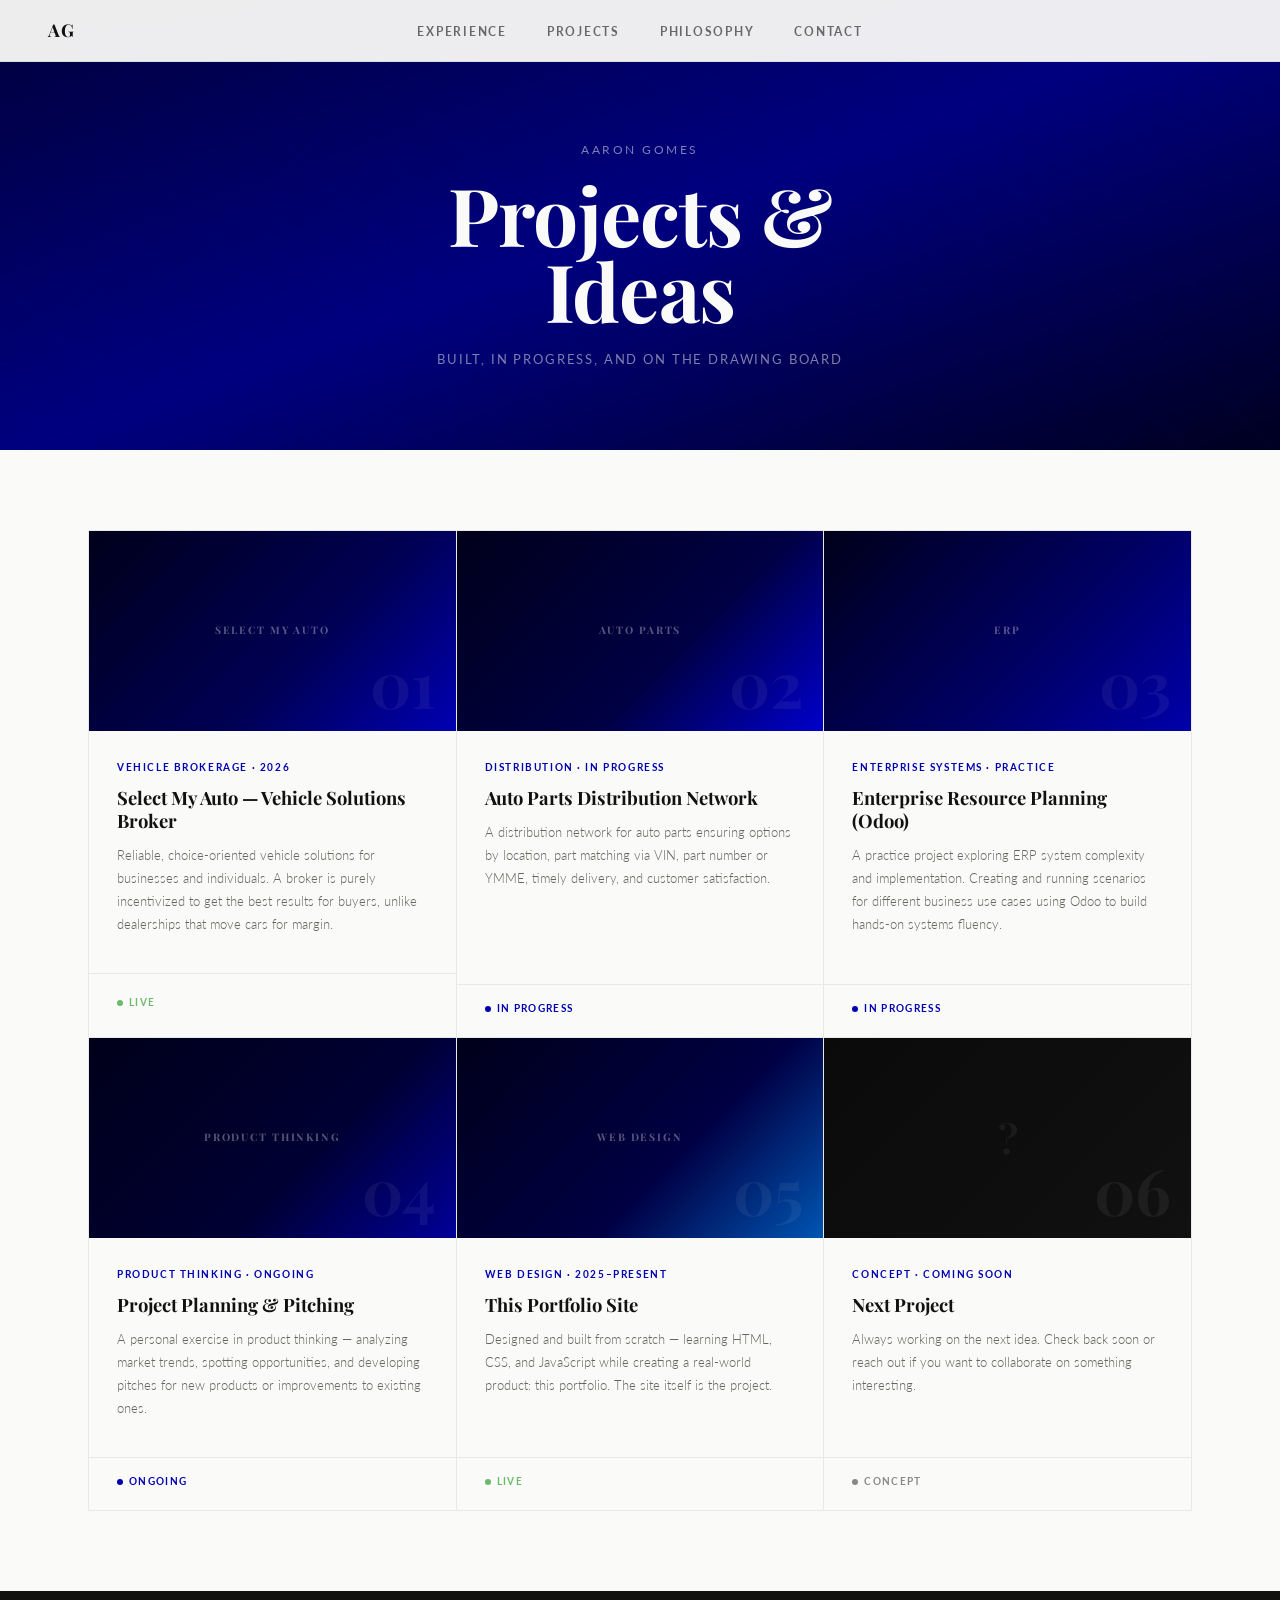
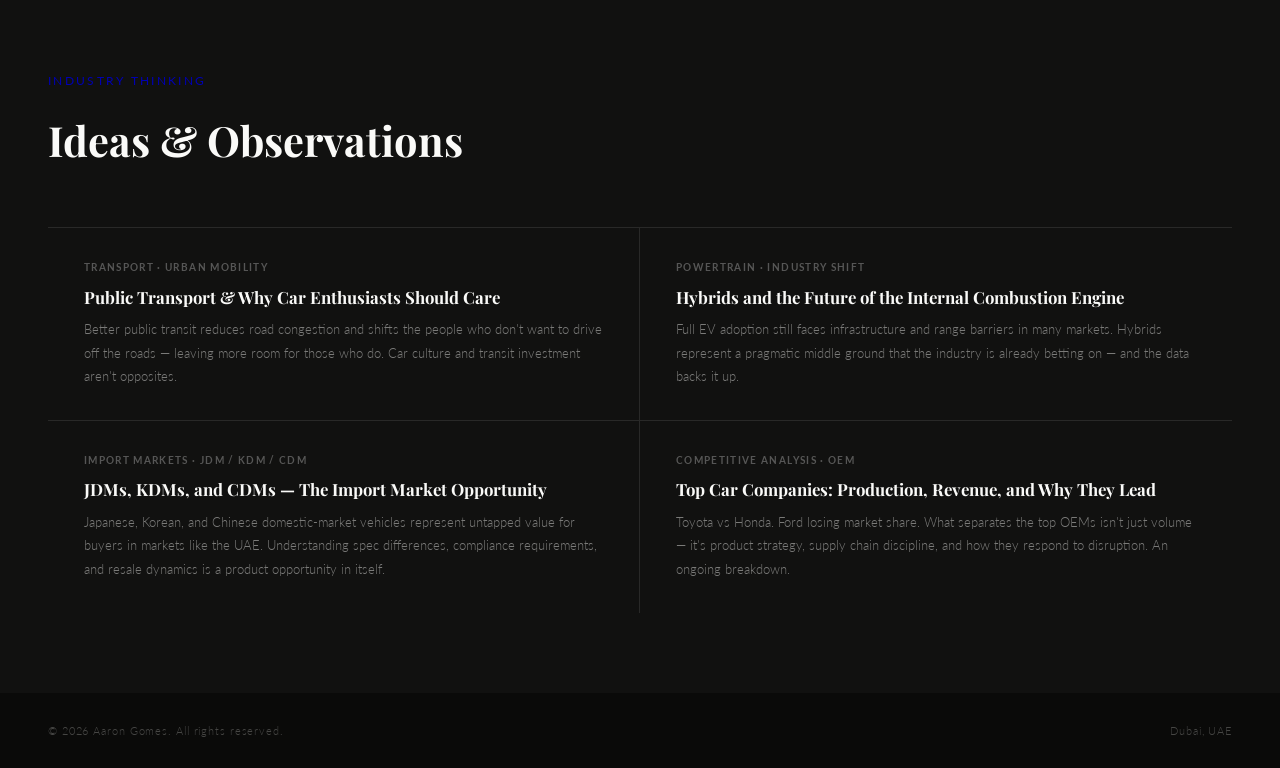
==== Projects.html @ bbcf7916 "Add files via upload" ====
<!DOCTYPE html>
<html lang="en">
<head>
  <meta charset="UTF-8">
  <meta name="viewport" content="width=device-width, initial-scale=1.0">
  <title>Projects – Aaron Gomes</title>
  <link href="https://fonts.googleapis.com/css2?family=Playfair+Display:ital,wght@0,400;0,700;1,400;1,700&family=Lato:wght@300;400;700&display=swap" rel="stylesheet">
  <link rel="stylesheet" href="style.css">
  <link rel="stylesheet" href="projects.css">
</head>
<body>

<!-- NAV -->
<nav id="site-nav" class="scrolled">
  <a href="index.html" class="nav-home" aria-label="Back to home">AG</a>
  <ul class="nav-links">
    <li><a href="index.html#experience">Experience</a></li>
    <li><a href="index.html#work">Projects</a></li>
    <li><a href="index.html#philosophy">Philosophy</a></li>
    <li><a href="index.html#contact">Contact</a></li>
  </ul>
</nav>

<!-- MINI HERO -->
<section id="projects-hero">
  <a href="index.html" class="projects-back">
    <svg viewBox="0 0 24 24"><polyline points="15 18 9 12 15 6"></polyline></svg>
    Back to portfolio
  </a>
  <p class="projects-hero-label">Aaron Gomes</p>
  <h1 class="projects-hero-title">Projects &<br>Ideas</h1>
  <p class="projects-hero-sub">Built, in progress, and on the drawing board</p>
</section>

<!-- GALLERY -->
<section id="gallery">
  <div class="gallery-grid">

    <!-- Card 1: Select My Auto — live project with link -->
    <a href="C:\Users\aaron\Desktop\Web Design\Select My Auto\Code\index.html" target="_blank" class="gallery-card is-link">
      <div class="card-visual">
        <div class="card-visual-bg" style="background: linear-gradient(135deg, #00001a 0%, #000055 60%, #0000b3 100%);"></div>
        <div class="card-visual-label">Select My Auto</div>
        <div class="card-num">01</div>
      </div>
      <div class="card-body">
        <p class="card-tag">Vehicle Brokerage · 2026</p>
        <h2 class="card-title">Select My Auto — Vehicle Solutions Broker</h2>
        <p class="card-desc">Reliable, choice-oriented vehicle solutions for businesses and individuals. A broker is purely incentivized to get the best results for buyers, unlike dealerships that move cars for margin.</p>
      </div>
      <div class="card-footer">
        <span class="card-status"><span class="status-dot live"></span> <span style="color:#6bba6b;">Live</span></span>
        <span class="card-arrow">↗</span>
      </div>
    </a>

    <!-- Card 2: Auto Parts — in progress -->
    <div class="gallery-card">
      <div class="card-visual">
        <div class="card-visual-bg" style="background: linear-gradient(135deg, #00001a 0%, #000044 60%, #0000cc 100%);"></div>
        <div class="card-visual-label">Auto Parts</div>
        <div class="card-num">02</div>
      </div>
      <div class="card-body">
        <p class="card-tag">Distribution · In Progress</p>
        <h2 class="card-title">Auto Parts Distribution Network</h2>
        <p class="card-desc">A distribution network for auto parts ensuring options by location, part matching via VIN, part number or YMME, timely delivery, and customer satisfaction.</p>
      </div>
      <div class="card-footer">
        <span class="card-status"><span class="status-dot progress"></span> <span style="color: var(--accent);">In Progress</span></span>
      </div>
    </div>

    <!-- Card 3: ERP Practice -->
    <div class="gallery-card">
      <div class="card-visual">
        <div class="card-visual-bg" style="background: linear-gradient(135deg, #00001a 0%, #000066 60%, #0000aa 100%);"></div>
        <div class="card-visual-label">ERP</div>
        <div class="card-num">03</div>
      </div>
      <div class="card-body">
        <p class="card-tag">Enterprise Systems · Practice</p>
        <h2 class="card-title">Enterprise Resource Planning (Odoo)</h2>
        <p class="card-desc">A practice project exploring ERP system complexity and implementation. Creating and running scenarios for different business use cases using Odoo to build hands-on systems fluency.</p>
      </div>
      <div class="card-footer">
        <span class="card-status"><span class="status-dot progress"></span> <span style="color: var(--accent);">In Progress</span></span>
      </div>
    </div>

    <!-- Card 4: Project Pitching -->
    <div class="gallery-card">
      <div class="card-visual">
        <div class="card-visual-bg" style="background: linear-gradient(135deg, #00001a 0%, #000033 60%, #000099 100%);"></div>
        <div class="card-visual-label">Product Thinking</div>
        <div class="card-num">04</div>
      </div>
      <div class="card-body">
        <p class="card-tag">Product Thinking · Ongoing</p>
        <h2 class="card-title">Project Planning & Pitching</h2>
        <p class="card-desc">A personal exercise in product thinking — analyzing market trends, spotting opportunities, and developing pitches for new products or improvements to existing ones.</p>
      </div>
      <div class="card-footer">
        <span class="card-status"><span class="status-dot progress"></span> <span style="color: var(--accent);">Ongoing</span></span>
      </div>
    </div>

    <!-- Card 5: Web Design -->
    <div class="gallery-card">
      <div class="card-visual">
        <div class="card-visual-bg" style="background: linear-gradient(135deg, #00001a 0%, #000044 60%, #0055b3 100%);"></div>
        <div class="card-visual-label">Web Design</div>
        <div class="card-num">05</div>
      </div>
      <div class="card-body">
        <p class="card-tag">Web Design · 2025–Present</p>
        <h2 class="card-title">This Portfolio Site</h2>
        <p class="card-desc">Designed and built from scratch — learning HTML, CSS, and JavaScript while creating a real-world product: this portfolio. The site itself is the project.</p>
      </div>
      <div class="card-footer">
        <span class="card-status"><span class="status-dot live"></span> <span style="color:#6bba6b;">Live</span></span>
      </div>
    </div>

    <!-- Card 6: Concept placeholder -->
    <div class="gallery-card">
      <div class="card-visual">
        <div class="card-visual-bg" style="background: linear-gradient(135deg, #0a0a0a 0%, #111111 100%); display:flex; align-items:center; justify-content:center;">
          <span style="font-family: var(--serif); font-size:2.5rem; color:rgba(255,255,255,0.06); font-weight:700;">?</span>
        </div>
        <div class="card-num">06</div>
      </div>
      <div class="card-body">
        <p class="card-tag">Concept · Coming Soon</p>
        <h2 class="card-title">Next Project</h2>
        <p class="card-desc">Always working on the next idea. Check back soon or reach out if you want to collaborate on something interesting.</p>
      </div>
      <div class="card-footer">
        <span class="card-status"><span class="status-dot concept"></span> <span style="color:var(--gray);">Concept</span></span>
      </div>
    </div>

  </div>
</section>

<!-- INDUSTRY INSIGHTS -->
<section id="insights">
  <div class="inner">
    <p class="section-label">Industry Thinking</p>
    <h2 class="section-heading">Ideas & Observations</h2>

    <div class="insights-list">
      <div class="insight-item">
        <p class="insight-tag">Transport · Urban Mobility</p>
        <h3 class="insight-title">Public Transport & Why Car Enthusiasts Should Care</h3>
        <p class="insight-desc">Better public transit reduces road congestion and shifts the people who don't want to drive off the roads — leaving more room for those who do. Car culture and transit investment aren't opposites.</p>
      </div>
      <div class="insight-item">
        <p class="insight-tag">Powertrain · Industry Shift</p>
        <h3 class="insight-title">Hybrids and the Future of the Internal Combustion Engine</h3>
        <p class="insight-desc">Full EV adoption still faces infrastructure and range barriers in many markets. Hybrids represent a pragmatic middle ground that the industry is already betting on — and the data backs it up.</p>
      </div>
      <div class="insight-item">
        <p class="insight-tag">Import Markets · JDM / KDM / CDM</p>
        <h3 class="insight-title">JDMs, KDMs, and CDMs — The Import Market Opportunity</h3>
        <p class="insight-desc">Japanese, Korean, and Chinese domestic-market vehicles represent untapped value for buyers in markets like the UAE. Understanding spec differences, compliance requirements, and resale dynamics is a product opportunity in itself.</p>
      </div>
      <div class="insight-item">
        <p class="insight-tag">Competitive Analysis · OEM</p>
        <h3 class="insight-title">Top Car Companies: Production, Revenue, and Why They Lead</h3>
        <p class="insight-desc">Toyota vs Honda. Ford losing market share. What separates the top OEMs isn't just volume — it's product strategy, supply chain discipline, and how they respond to disruption. An ongoing breakdown.</p>
      </div>
    </div>
  </div>
</section>

<!-- FOOTER -->
<footer>
  <span>© 2026 Aaron Gomes. All rights reserved.</span>
  <span>Dubai, UAE</span>
</footer>

<script src="projects.js"></script>
</body>
</html>
---- style.css ----
/* ─────────────────────────────────────────
   Aaron Gomes — Portfolio Stylesheet
   ───────────────────────────────────────── */

/* ─── RESET & ROOT ─── */
*, *::before, *::after { box-sizing: border-box; margin: 0; padding: 0; }

:root {
  --black: #111110;
  --white: #fafaf8;
  --gray: #888884;
  --light-gray: #e8e8e4;
  --accent: #0000b3;
  --serif: 'Playfair Display', Georgia, serif;
  --sans: 'Lato', system-ui, sans-serif;
}

html { scroll-behavior: smooth; }

body {
  background: var(--white);
  color: var(--black);
  font-family: var(--sans);
  font-weight: 300;
  line-height: 1.7;
  font-size: 17px;
}

/* ─── NAV ─── */
#site-nav {
  position: fixed;
  top: 0; left: 0; right: 0;
  z-index: 200;
  display: flex;
  align-items: center;
  justify-content: center;
  padding: 22px 48px;
  background: transparent;
  border-bottom: none;
  transition: background 0.4s, padding 0.3s, border-color 0.4s;
}

#site-nav.scrolled {
  background: rgba(250,250,248,0.95);
  backdrop-filter: blur(10px);
  border-bottom: 1px solid rgba(17,17,16,0.07);
  padding: 16px 48px;
}

.nav-home {
  position: absolute;
  left: 48px;
  font-family: var(--serif);
  font-size: 1.1rem;
  font-weight: 700;
  letter-spacing: 0.06em;
  color: rgba(250,250,248,0.9);
  text-decoration: none;
  text-shadow: 0 1px 6px rgba(0,0,0,0.5);
  transition: color 0.2s;
}

.nav-home:hover { color: #fff; }

#site-nav.scrolled .nav-home {
  color: var(--black);
  text-shadow: none;
}

#site-nav.scrolled .nav-home:hover { color: var(--accent); }

.nav-links {
  display: flex;
  gap: 40px;
  list-style: none;
}

.nav-links a {
  font-family: var(--sans);
  font-size: 0.78rem;
  font-weight: 700;
  letter-spacing: 0.14em;
  text-transform: uppercase;
  color: rgba(250,250,248,0.9);
  text-decoration: none;
  transition: color 0.2s, opacity 0.2s;
  text-shadow: 0 1px 6px rgba(0,0,0,0.5);
}

.nav-links a:hover { color: #fff; }

#site-nav.scrolled .nav-links a {
  color: var(--black);
  opacity: 0.6;
  text-shadow: none;
}

#site-nav.scrolled .nav-links a:hover { opacity: 1; }

/* ─── HERO ─── */
#hero {
  position: relative;
  height: 100vh;
  min-height: 600px;
  display: flex;
  flex-direction: column;
  align-items: center;
  justify-content: flex-end;
  padding-bottom: 72px;
  text-align: center;
  overflow: hidden;
  background: var(--black);
}

.hero-bg {
  position: absolute;
  inset: 0;
  background: linear-gradient(
    to bottom,
    rgba(17,17,16,0.1) 0%,
    rgba(17,17,16,0.05) 40%,
    rgba(17,17,16,0.7) 100%
  );
  z-index: 1;
}

.hero-pattern {
  position: absolute;
  inset: 0;
  z-index: 0;
  background:
    repeating-linear-gradient(
      45deg,
      rgba(0,0,179,0.08) 0px,
      rgba(0,0,179,0.08) 1px,
      transparent 1px,
      transparent 60px
    ),
    repeating-linear-gradient(
      -45deg,
      rgba(0,0,179,0.05) 0px,
      rgba(0,0,179,0.05) 1px,
      transparent 1px,
      transparent 60px
    ),
    linear-gradient(160deg, #00003a 0%, #000080 50%, #000020 100%);
}

.hero-content {
  position: relative;
  z-index: 2;
}

.hero-eyebrow {
  font-family: var(--sans);
  font-size: 0.75rem;
  font-weight: 400;
  letter-spacing: 0.22em;
  text-transform: uppercase;
  color: rgba(250,250,248,0.6);
  margin-bottom: 16px;
}

.hero-name {
  font-family: var(--serif);
  font-size: clamp(3.8rem, 9vw, 8rem);
  font-weight: 700;
  color: var(--white);
  line-height: 0.95;
  letter-spacing: -0.01em;
  margin-bottom: 20px;
}

.hero-subtitle {
  font-family: var(--sans);
  font-size: 0.82rem;
  font-weight: 400;
  letter-spacing: 0.18em;
  text-transform: uppercase;
  color: rgba(250,250,248,0.7);
}

.hero-scroll {
  position: absolute;
  bottom: 32px;
  left: 50%;
  transform: translateX(-50%);
  z-index: 2;
  display: flex;
  flex-direction: column;
  align-items: center;
  gap: 8px;
  color: rgba(250,250,248,0.4);
  font-family: var(--sans);
  font-size: 0.6rem;
  letter-spacing: 0.14em;
  text-transform: uppercase;
}

.hero-scroll-line {
  width: 1px;
  height: 40px;
  background: rgba(250,250,248,0.25);
  animation: scrollPulse 2s ease-in-out infinite;
}

@keyframes scrollPulse {
  0%,100% { opacity: 0.25; transform: scaleY(1); }
  50%      { opacity: 0.7;  transform: scaleY(0.6); }
}

/* ─── INTRO ─── */
#intro {
  max-width: 860px;
  margin: 0 auto;
  padding: 100px 48px;
  text-align: center;
}

.intro-lead {
  font-family: var(--serif);
  font-size: clamp(1.5rem, 3vw, 2.1rem);
  font-weight: 400;
  line-height: 1.45;
  color: var(--black);
  margin-bottom: 36px;
}

.intro-lead em { font-style: italic; color: var(--accent); }

.intro-body {
  font-size: 1rem;
  line-height: 1.85;
  color: #444440;
  max-width: 68ch;
  margin: 0 auto 28px;
}

.intro-stats {
  display: flex;
  justify-content: center;
  gap: 60px;
  padding: 40px 0;
  border-top: 1px solid var(--light-gray);
  border-bottom: 1px solid var(--light-gray);
}

.istat-num {
  font-family: var(--serif);
  font-size: 2.6rem;
  font-weight: 700;
  color: var(--black);
  display: block;
  line-height: 1;
  margin-bottom: 6px;
}

.istat-label {
  font-size: 0.72rem;
  font-weight: 400;
  letter-spacing: 0.12em;
  text-transform: uppercase;
  color: var(--gray);
}

/* ─── EXPERIENCE ─── */
#experience {
  background: var(--black);
  color: var(--white);
  padding: 100px 48px;
}

#experience .inner {
  max-width: 1000px;
  margin: 0 auto;
}

#experience .section-label {
  font-family: var(--sans);
  font-size: 0.72rem;
  font-weight: 400;
  letter-spacing: 0.2em;
  text-transform: uppercase;
  color: var(--accent);
  margin-bottom: 16px;
}

#experience .section-heading {
  font-family: var(--serif);
  font-size: clamp(2rem, 4vw, 3rem);
  font-weight: 700;
  line-height: 1.1;
  letter-spacing: -0.01em;
  color: var(--white);
  margin-bottom: 64px;
  max-width: 14ch;
}

.exp-item {
  display: grid;
  grid-template-columns: 220px 1fr;
  gap: 0 56px;
  padding: 44px 0;
  border-top: 1px solid rgba(250,250,248,0.1);
}

.exp-item:last-child { border-bottom: 1px solid rgba(250,250,248,0.1); }

.exp-period {
  font-size: 0.72rem;
  letter-spacing: 0.1em;
  text-transform: uppercase;
  color: white;
  margin-bottom: 10px;
}

.exp-company {
  font-family: var(--serif);
  font-size: 1.4rem;
  font-weight: 700;
  color: var(--white);
  margin-bottom: 4px;
}

.exp-location {
  font-size: 0.72rem;
  letter-spacing: 0.06em;
  color: white;
}

.exp-role {
  font-family: var(--serif);
  font-size: 1.05rem;
  font-style: italic;
  color: white;
  margin-bottom: 14px;
}

.exp-desc {
  font-size: 0.93rem;
  line-height: 1.85;
  color: rgba(250,250,248,0.6);
  margin-bottom: 18px;
  max-width: 60ch;
}

.exp-tags {
  display: flex;
  flex-wrap: wrap;
  gap: 8px;
}

.tag {
  font-size: 0.65rem;
  letter-spacing: 0.1em;
  text-transform: uppercase;
  color: rgba(250,250,248,0.35);
  border: 1px solid rgba(250,250,248,0.12);
  padding: 4px 10px;
}

/* ─── WORK ─── */
#work { padding: 100px 0; }

a.work-link {
  display: block;
  text-decoration: none;
  color: inherit;
  cursor: pointer;
}

a.work-link:hover .work-visual-num { color: rgba(249, 248, 250, 0.289); }
a.work-link:hover .work-title { color: var(--accent); }

#work .section-intro {
  max-width: 800px;
  margin: 0 auto 72px;
  padding: 0 48px;
  text-align: center;
}

#work .section-label {
  font-family: var(--sans);
  font-size: 0.72rem;
  font-weight: 400;
  letter-spacing: 0.2em;
  text-transform: uppercase;
  color: var(--accent);
  margin-bottom: 16px;
}

#work .section-heading {
  font-family: var(--serif);
  font-size: clamp(2rem, 4vw, 3rem);
  font-weight: 700;
  line-height: 1.1;
  margin-bottom: 20px;
}

.work-item {
  display: grid;
  grid-template-columns: 1fr 1fr;
  min-height: 480px;
  border-top: 1px solid var(--light-gray);
}

.work-item:last-child { border-bottom: 1px solid var(--light-gray); }

.work-item.reverse { direction: rtl; }
.work-item.reverse > * { direction: ltr; }

.work-visual {
  background: var(--black);
  position: relative;
  overflow: hidden;
  min-height: 380px;
}

.work-visual-inner {
  position: absolute;
  inset: 0;
  display: flex;
  align-items: center;
  justify-content: center;
}

.work-visual-num {
  font-family: var(--serif);
  font-size: 8rem;
  font-weight: 700;
  color: #cce0ff;
  line-height: 1;
  user-select: none;
}

.work-visual-accent {
  position: absolute;
  width: 200px;
  height: 200px;
  border-radius: 50%;
  opacity: 0.18;
}

.work-content {
  padding: 56px 64px;
  display: flex;
  flex-direction: column;
  justify-content: center;
  background: var(--white);
}

.work-item.reverse .work-content { background: #f0f0ff; }

.work-eyebrow {
  font-size: 0.7rem;
  letter-spacing: 0.16em;
  text-transform: uppercase;
  color: var(--accent);
  margin-bottom: 14px;
}

.work-title {
  font-family: var(--serif);
  font-size: clamp(1.5rem, 2.5vw, 2rem);
  font-weight: 700;
  line-height: 1.2;
  margin-bottom: 18px;
  color: var(--black);
}

.work-desc {
  font-size: 20px;
  line-height: 1.85;
  color: #555550;
  margin-bottom: 22px;
  max-width: 44ch;
}

.work-impact {
  font-family: var(--serif);
  font-size: 0.98rem;
  font-style: italic;
  color: var(--black);
  border-left: 2px solid var(--accent);
  padding-left: 16px;
  line-height: 1.5;
}

/* ─── PHILOSOPHY ─── */
#philosophy {
  padding: 100px 48px;
  background: #f0f0ff;
}

#philosophy .inner {
  max-width: 1000px;
  margin: 0 auto;
}

#philosophy .section-label {
  font-family: var(--sans);
  font-size: 0.72rem;
  font-weight: 400;
  letter-spacing: 0.2em;
  text-transform: uppercase;
  color: var(--accent);
  margin-bottom: 16px;
  text-align: center;
}

#philosophy .section-heading {
  font-family: var(--serif);
  font-size: clamp(2rem, 4vw, 3rem);
  font-weight: 700;
  line-height: 1.1;
  text-align: center;
  margin-bottom: 64px;
}

.principles {
  display: grid;
  grid-template-columns: repeat(2, 1fr);
  gap: 0;
}

.principle {
  padding: 44px;
  border-top: 1px solid rgba(17,17,16,0.1);
  border-right: 1px solid rgba(17,17,16,0.1);
}

.principle:nth-child(2n) { border-right: none; }

.principle-num {
  font-family: var(--serif);
  font-size: 3rem;
  font-weight: 700;
  color: black;
  line-height: 1;
  margin-bottom: 16px;
}

.principle-title {
  font-family: var(--serif);
  font-size: 1.2rem;
  font-weight: 700;
  margin-bottom: 12px;
  color: var(--black);
}

.principle-body {
  font-size: 1rem;
  line-height: 1.85;
  color: #666660;
}

/* ─── CONTACT ─── */
#contact {
  padding: 120px 48px;
  text-align: center;
  background: var(--black);
  color: var(--white);
}

#contact .inner { max-width: 700px; margin: 0 auto; }

#contact .section-label {
  font-size: 0.72rem;
  letter-spacing: 0.2em;
  text-transform: uppercase;
  color: var(--accent);
  margin-bottom: 16px;
}

#contact .section-heading {
  font-family: var(--serif);
  font-size: clamp(2rem, 4vw, 3rem);
  font-weight: 700;
  line-height: 1.1;
  color: var(--white);
  margin-bottom: 24px;
}

#contact .contact-body {
  font-size: 0.95rem;
  line-height: 1.85;
  color: rgba(250,250,248,0.55);
  margin-bottom: 48px;
  max-width: 52ch;
  margin-left: auto;
  margin-right: auto;
}

.contact-links-row {
  display: flex;
  justify-content: center;
  gap: 40px;
  flex-wrap: wrap;
  margin-bottom: 56px;
}

.contact-link {
  font-size: 0.72rem;
  letter-spacing: 0.14em;
  text-transform: uppercase;
  color: white;
  text-decoration: none;
  transition: color 0.2s;
  padding-bottom: 4px;
  border-bottom: 1px solid rgba(250,250,248,0.15);
}

.contact-link:hover { color: var(--white); border-bottom-color: var(--white); }

.btn-wide{
  display: inline-block;
  font-family: var(--sans);
  font-size: 0.75rem;
  font-weight: 700;
  letter-spacing: 0.14em;
  text-transform: uppercase;
  color: var(--white);
  background: var(--accent);
  padding: 16px 40px;
  
}

.btn-cta {
  display: inline-block;
  font-family: var(--sans);
  font-size: 0.75rem;
  font-weight: 700;
  letter-spacing: 0.14em;
  text-transform: uppercase;
  color: var(--black);
  background: var(--white);
  padding: 16px 40px;
  text-decoration: none;
  transition: background 0.25s, color 0.25s;
}

.btn-cta:hover { background: var(--accent); color: var(--white); }

.avail-row {
  margin-top: 36px;
  display: flex;
  align-items: center;
  justify-content: center;
  gap: 10px;
  font-size: 0.7rem;
  letter-spacing: 0.1em;
  text-transform: uppercase;
  color: rgba(250,250,248,0.3);
}

.avail-dot {
  width: 7px; height: 7px;
  border-radius: 50%;
  background: #6bba6b;
  animation: blink 2.4s ease-in-out infinite;
}

@keyframes blink { 0%,100% { opacity: 1; } 50% { opacity: 0.3; } }

/* ─── EMAIL MODAL ─── */
.email-modal-trigger {
  background: none;
  border: none;
  border-bottom: 1px solid rgba(250,250,248,0.15);
  padding-bottom: 4px;
  cursor: pointer;
  font-family: var(--sans);
}

.modal-overlay {
  position: fixed;
  inset: 0;
  z-index: 500;
  background: rgba(0,0,0,0.6);
  backdrop-filter: blur(6px);
  display: flex;
  align-items: center;
  justify-content: center;
  opacity: 0;
  pointer-events: none;
  transition: opacity 0.3s;
}

.modal-overlay.open {
  opacity: 1;
  pointer-events: auto;
}

.modal-box {
  position: relative;
  background: var(--white);
  color: var(--black);
  padding: 52px 56px;
  max-width: 480px;
  width: 90%;
  text-align: center;
  transform: translateY(20px);
  transition: transform 0.3s;
}

.modal-overlay.open .modal-box {
  transform: translateY(0);
}

.modal-close {
  position: absolute;
  top: 16px;
  right: 16px;
  background: none;
  border: none;
  cursor: pointer;
  color: var(--gray);
  padding: 4px;
  transition: color 0.2s;
}

.modal-close:hover { color: var(--black); }

.modal-close svg {
  width: 18px;
  height: 18px;
  display: block;
}

.modal-label {
  font-family: var(--sans);
  font-size: 0.68rem;
  font-weight: 700;
  letter-spacing: 0.18em;
  text-transform: uppercase;
  color: var(--accent);
  margin-bottom: 20px;
}

.modal-email {
  display: block;
  font-family: var(--serif);
  font-size: clamp(1.1rem, 3vw, 1.5rem);
  font-weight: 700;
  color: var(--black);
  text-decoration: none;
  margin-bottom: 14px;
  word-break: break-all;
  transition: color 0.2s;
}

.modal-email:hover { color: var(--accent); }

.modal-hint {
  font-size: 0.78rem;
  color: var(--gray);
  margin-bottom: 28px;
  line-height: 1.6;
}

.modal-copy-btn {
  font-family: var(--sans);
  font-size: 0.72rem;
  font-weight: 700;
  letter-spacing: 0.12em;
  text-transform: uppercase;
  color: var(--white);
  background: var(--accent);
  border: none;
  padding: 13px 32px;
  cursor: pointer;
  transition: background 0.2s;
}

.modal-copy-btn:hover { background: #000080; }

/* ─── SCROLL TO TOP ─── */
#scroll-top {
  position: fixed;
  bottom: 36px;
  right: 36px;
  z-index: 300;
  width: 44px;
  height: 44px;
  background: #0000b3;
  color: var(--white);
  border: none;
  cursor: pointer;
  display: flex;
  align-items: center;
  justify-content: center;
  opacity: 0;
  transform: translateY(12px);
  transition: opacity 0.3s, transform 0.3s, background 0.2s;
  pointer-events: none;
}

#scroll-top.visible {
  opacity: 1;
  transform: translateY(0);
  pointer-events: auto;
}

#scroll-top:hover { background: var(--accent); }

#scroll-top svg {
  width: 16px;
  height: 16px;
  stroke: currentColor;
  stroke-width: 2;
  fill: none;
  stroke-linecap: round;
  stroke-linejoin: round;
}

/* ─── FOOTER ─── */
footer {
  background: #0a0a09;
  padding: 28px 48px;
  display: flex;
  justify-content: space-between;
  align-items: center;
  color: rgba(250,250,248,0.25);
  font-size: 0.7rem;
  letter-spacing: 0.08em;
}

/* ─── RESPONSIVE ─── */
@media (max-width: 860px) {

  /* NAV */
  #site-nav {
    padding: 14px 20px;
    justify-content: space-between;
  }
  #site-nav.scrolled { padding: 12px 20px; }
  .nav-home {
    position: static;
    font-size: 1rem;
  }
  .nav-links { gap: 16px; }
  .nav-links a { font-size: 0.68rem; letter-spacing: 0.1em; }

  /* HERO */
  .hero-name { font-size: clamp(3rem, 16vw, 5rem); }

  /* INTRO */
  #intro { padding: 60px 24px; }
  .intro-stats { gap: 24px; flex-wrap: wrap; justify-content: center; }
  .intro-stats > div { min-width: 80px; text-align: center; }

  /* EXPERIENCE */
  #experience { padding: 60px 24px; }
  .exp-item {
    grid-template-columns: 1fr;
    gap: 8px;
    padding: 32px 0;
  }
  .exp-item:last-child { border-bottom: none; }
  .exp-meta { padding-bottom: 4px; }

  /* WORK */
  #work .section-intro { padding: 0 24px; }
  .work-item {
    grid-template-columns: 1fr;
    min-height: auto;
  }
  .work-item.reverse { direction: ltr; }
  .work-visual { min-height: 200px; }
  .work-visual-num { font-size: 5rem; }
  .work-content { padding: 32px 24px; }
  .work-desc { font-size: 1rem; max-width: 100%; }

  /* PHILOSOPHY */
  #philosophy { padding: 60px 24px; }
  .principles { grid-template-columns: 1fr; }
  .principle { border-right: none; padding: 32px 0; }

  /* CONTACT */
  #contact { padding: 60px 24px; }
  .contact-links-row { gap: 20px; }
  .modal-box { padding: 40px 28px; }
  .modal-email { font-size: 1rem; }

  /* FOOTER */
  footer {
    padding: 20px 24px;
    flex-direction: column;
    gap: 6px;
    text-align: center;
  }

  /* SCROLL TOP */
  #scroll-top { bottom: 20px; right: 20px; width: 40px; height: 40px; }
}

/* Very small screens */
@media (max-width: 400px) {
  .nav-links { gap: 10px; }
  .nav-links a { font-size: 0.6rem; }
  .hero-name { font-size: 3rem; }
  .work-content { padding: 24px 16px; }
  #experience { padding: 48px 16px; }
  #philosophy { padding: 48px 16px; }
  #contact { padding: 48px 16px; }
}
---- projects.css ----
/* ─────────────────────────────────────────
   Aaron Gomes — Projects Page Stylesheet
   Extends style.css (load that first)
   ───────────────────────────────────────── */

/* ── MINI HERO ── */
#projects-hero {
  background:
    repeating-linear-gradient(45deg, rgba(0,0,179,0.06) 0px, rgba(0,0,179,0.06) 1px, transparent 1px, transparent 60px),
    repeating-linear-gradient(-45deg, rgba(0,0,179,0.04) 0px, rgba(0,0,179,0.04) 1px, transparent 1px, transparent 60px),
    linear-gradient(160deg, #00003a 0%, #000080 50%, #000020 100%);
  padding: 140px 48px 80px;
  text-align: center;
  position: relative;
}

.projects-back {
  position: absolute;
  top: 28px;
  left: 48px;
  font-family: var(--sans);
  font-size: 0.7rem;
  font-weight: 700;
  letter-spacing: 0.14em;
  text-transform: uppercase;
  color: rgba(250,250,248,0.55);
  text-decoration: none;
  display: flex;
  align-items: center;
  gap: 8px;
  transition: color 0.2s;
}

.projects-back:hover { color: var(--white); }

.projects-back svg {
  width: 14px;
  height: 14px;
  stroke: currentColor;
  fill: none;
  stroke-width: 2;
  stroke-linecap: round;
  stroke-linejoin: round;
}

.projects-hero-label {
  font-family: var(--sans);
  font-size: 0.72rem;
  font-weight: 400;
  letter-spacing: 0.22em;
  text-transform: uppercase;
  color: rgba(250,250,248,0.5);
  margin-bottom: 16px;
}

.projects-hero-title {
  font-family: var(--serif);
  font-size: clamp(2.5rem, 7vw, 5rem);
  font-weight: 700;
  color: var(--white);
  line-height: 0.95;
  letter-spacing: -0.01em;
  margin-bottom: 20px;
}

.projects-hero-sub {
  font-family: var(--sans);
  font-size: 0.82rem;
  font-weight: 400;
  letter-spacing: 0.14em;
  text-transform: uppercase;
  color: rgba(250,250,248,0.5);
}

/* ── GALLERY ── */
#gallery {
  padding: 80px 48px;
  max-width: 1200px;
  margin: 0 auto;
}

.gallery-grid {
  display: grid;
  grid-template-columns: repeat(3, 1fr);
  gap: 0;
  border-top: 1px solid var(--light-gray);
  border-left: 1px solid var(--light-gray);
}

.gallery-card {
  border-right: 1px solid var(--light-gray);
  border-bottom: 1px solid var(--light-gray);
  display: flex;
  flex-direction: column;
  text-decoration: none;
  color: inherit;
  position: relative;
  overflow: hidden;
  background: var(--white);
  transition: background 0.3s;
  cursor: default;
}

.gallery-card.is-link { cursor: pointer; }
.gallery-card.is-link:hover { background: #f0f0ff; }
.gallery-card.is-link:hover .card-title { color: var(--accent); }
.gallery-card.is-link:hover .card-arrow { opacity: 1; transform: translate(0, 0); }

.card-visual {
  height: 200px;
  position: relative;
  overflow: hidden;
  flex-shrink: 0;
}

.card-visual-bg {
  position: absolute;
  inset: 0;
}

.card-visual-label {
  position: absolute;
  inset: 0;
  display: flex;
  align-items: center;
  justify-content: center;
  font-family: var(--serif);
  font-size: 0.65rem;
  font-weight: 700;
  letter-spacing: 0.18em;
  text-transform: uppercase;
  color: rgba(250,250,248,0.35);
  z-index: 2;
}

.card-num {
  position: absolute;
  bottom: 16px;
  right: 20px;
  font-family: var(--serif);
  font-size: 4rem;
  font-weight: 700;
  color: rgba(250,250,248,0.06);
  line-height: 1;
  z-index: 1;
}

.card-body {
  padding: 28px 28px 24px;
  flex: 1;
  display: flex;
  flex-direction: column;
}

.card-tag {
  font-family: var(--sans);
  font-size: 0.62rem;
  font-weight: 700;
  letter-spacing: 0.16em;
  text-transform: uppercase;
  color: var(--accent);
  margin-bottom: 10px;
}

.card-title {
  font-family: var(--serif);
  font-size: 1.15rem;
  font-weight: 700;
  line-height: 1.25;
  color: var(--black);
  margin-bottom: 12px;
  transition: color 0.2s;
}

.card-desc {
  font-size: 0.83rem;
  line-height: 1.75;
  color: #666660;
  flex: 1;
}

.card-footer {
  padding: 16px 28px 20px;
  display: flex;
  align-items: center;
  justify-content: space-between;
  border-top: 1px solid var(--light-gray);
  margin-top: 12px;
}

.card-status {
  font-family: var(--sans);
  font-size: 0.6rem;
  font-weight: 700;
  letter-spacing: 0.14em;
  text-transform: uppercase;
  display: flex;
  align-items: center;
  gap: 6px;
}

.status-dot {
  width: 6px;
  height: 6px;
  border-radius: 50%;
  flex-shrink: 0;
}

.status-dot.live     { background: #6bba6b; animation: blink 2.4s ease-in-out infinite; }
.status-dot.progress { background: var(--accent); }
.status-dot.concept  { background: var(--gray); }

.card-arrow {
  font-size: 1rem;
  color: var(--accent);
  opacity: 0;
  transform: translate(-4px, 4px);
  transition: opacity 0.2s, transform 0.2s;
}

/* ── INSIGHTS ── */
#insights {
  background: var(--black);
  color: var(--white);
  padding: 80px 48px;
}

#insights .inner {
  max-width: 1200px;
  margin: 0 auto;
}

#insights .section-label {
  font-family: var(--sans);
  font-size: 0.72rem;
  font-weight: 400;
  letter-spacing: 0.2em;
  text-transform: uppercase;
  color: var(--accent);
  margin-bottom: 14px;
}

#insights .section-heading {
  font-family: var(--serif);
  font-size: clamp(1.8rem, 3.5vw, 2.6rem);
  font-weight: 700;
  color: var(--white);
  margin-bottom: 52px;
}

.insights-list {
  display: grid;
  grid-template-columns: repeat(2, 1fr);
  gap: 0;
}

.insight-item {
  padding: 32px 36px;
  border-top: 1px solid rgba(250,250,248,0.1);
  border-right: 1px solid rgba(250,250,248,0.1);
}

.insight-item:nth-child(2n) { border-right: none; }

.insight-tag {
  font-family: var(--sans);
  font-size: 0.6rem;
  font-weight: 700;
  letter-spacing: 0.14em;
  text-transform: uppercase;
  color: rgba(250,250,248,0.3);
  margin-bottom: 10px;
}

.insight-title {
  font-family: var(--serif);
  font-size: 1.05rem;
  font-weight: 700;
  color: var(--white);
  margin-bottom: 10px;
  line-height: 1.3;
}

.insight-desc {
  font-size: 0.83rem;
  line-height: 1.75;
  color: rgba(250,250,248,0.45);
}

/* ── BOTTOM CTA ── */
#projects-cta {
  padding: 80px 48px;
  text-align: center;
  border-top: 1px solid var(--light-gray);
}

.cta-label {
  font-family: var(--sans);
  font-size: 0.7rem;
  font-weight: 700;
  letter-spacing: 0.18em;
  text-transform: uppercase;
  color: var(--gray);
  margin-bottom: 14px;
}

.cta-heading {
  font-family: var(--serif);
  font-size: clamp(1.6rem, 3vw, 2.4rem);
  font-weight: 700;
  color: var(--black);
  margin-bottom: 32px;
}

/* ── RESPONSIVE ── */
@media (max-width: 860px) {
  #projects-hero { padding: 120px 24px 60px; }
  .projects-back { left: 24px; top: 20px; }
  #gallery { padding: 48px 16px; }
  .gallery-grid { grid-template-columns: 1fr; }
  .gallery-card { border-right: 1px solid var(--light-gray); }
  #insights { padding: 60px 24px; }
  .insights-list { grid-template-columns: 1fr; }
  .insight-item { border-right: none; padding: 28px 0; }
  #projects-cta { padding: 60px 24px; }
}

@media (max-width: 600px) {
  .gallery-grid { grid-template-columns: 1fr; }
}
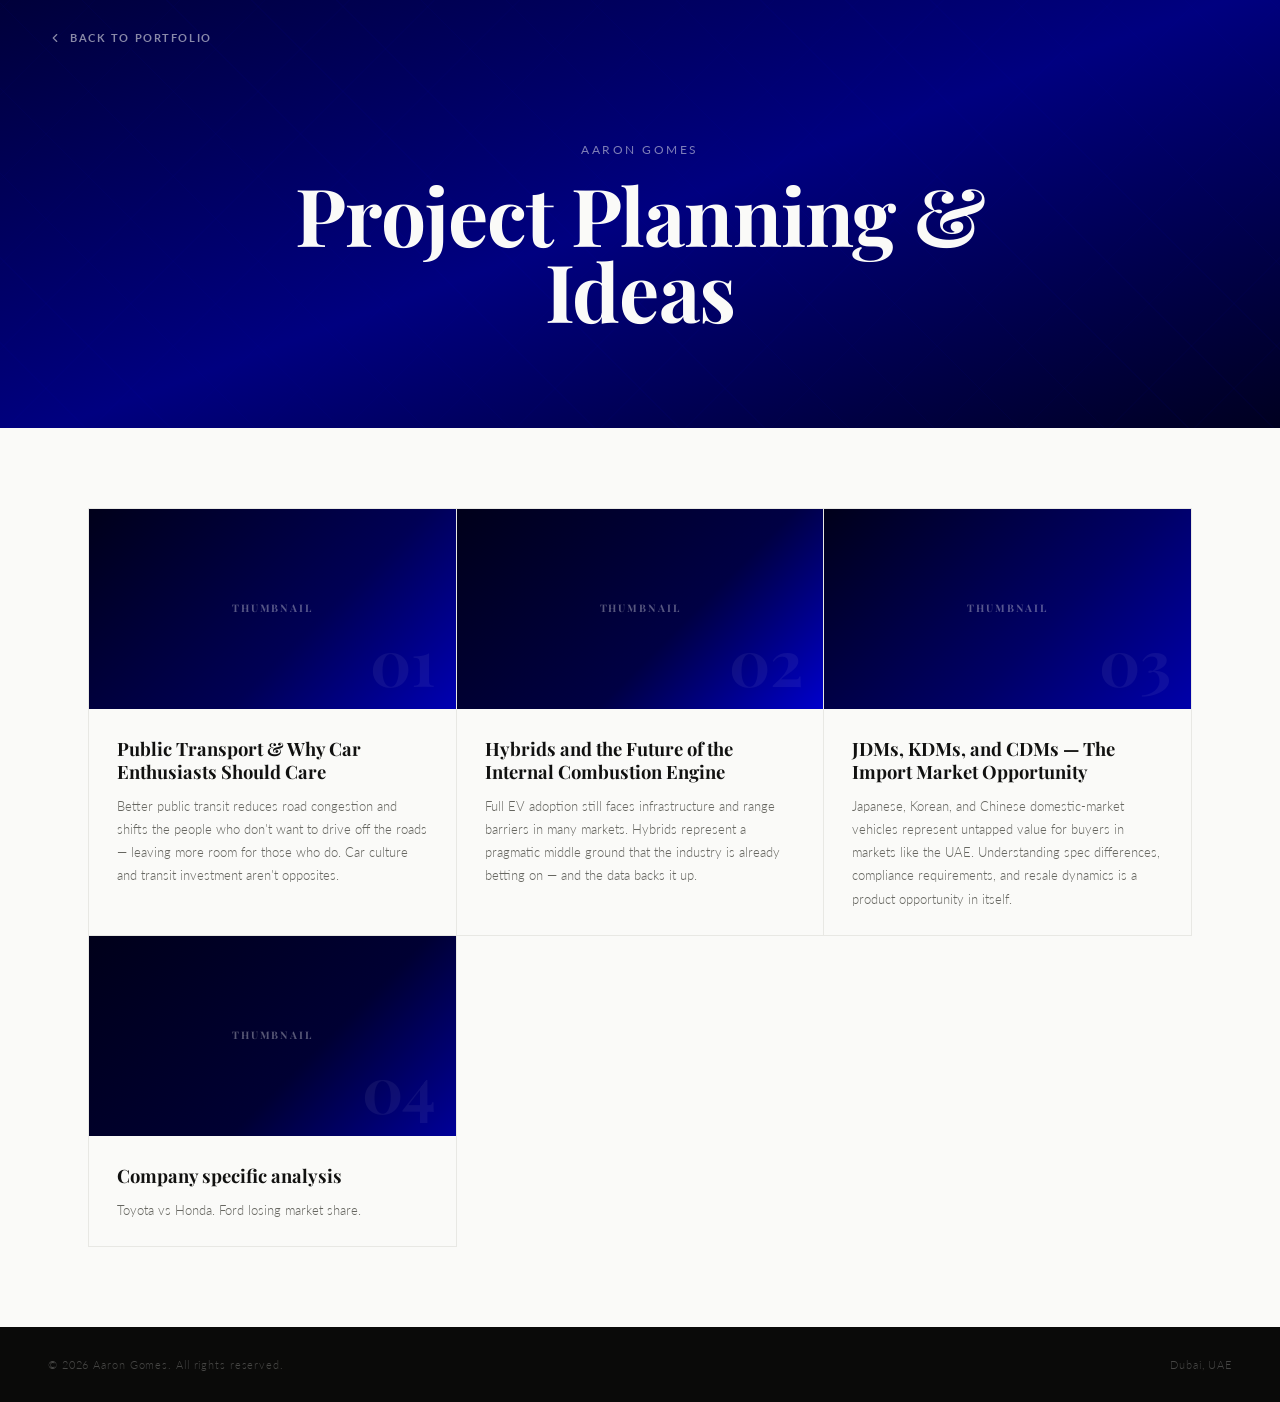
==== commit 5bbc6a6e: "Add files via upload" ====
--- a/Projects.html
+++ b/Projects.html
@@ -10,26 +10,17 @@
 </head>
 <body>
 
-<!-- NAV -->
-<nav id="site-nav" class="scrolled">
-  <a href="index.html" class="nav-home" aria-label="Back to home">AG</a>
-  <ul class="nav-links">
-    <li><a href="index.html#experience">Experience</a></li>
-    <li><a href="index.html#work">Projects</a></li>
-    <li><a href="index.html#philosophy">Philosophy</a></li>
-    <li><a href="index.html#contact">Contact</a></li>
-  </ul>
-</nav>
 
 <!-- MINI HERO -->
 <section id="projects-hero">
+  <nav>
   <a href="index.html" class="projects-back">
     <svg viewBox="0 0 24 24"><polyline points="15 18 9 12 15 6"></polyline></svg>
     Back to portfolio
   </a>
+  </nav>
   <p class="projects-hero-label">Aaron Gomes</p>
-  <h1 class="projects-hero-title">Projects &<br>Ideas</h1>
-  <p class="projects-hero-sub">Built, in progress, and on the drawing board</p>
+  <h1 class="projects-hero-title">Project Planning &<br>Ideas</h1>
 </section>
 
 <!-- GALLERY -->
@@ -40,137 +31,53 @@
     <a href="C:\Users\aaron\Desktop\Web Design\Select My Auto\Code\index.html" target="_blank" class="gallery-card is-link">
       <div class="card-visual">
         <div class="card-visual-bg" style="background: linear-gradient(135deg, #00001a 0%, #000055 60%, #0000b3 100%);"></div>
-        <div class="card-visual-label">Select My Auto</div>
+        <div class="card-visual-label">Thumbnail</div>
         <div class="card-num">01</div>
       </div>
       <div class="card-body">
-        <p class="card-tag">Vehicle Brokerage · 2026</p>
-        <h2 class="card-title">Select My Auto — Vehicle Solutions Broker</h2>
-        <p class="card-desc">Reliable, choice-oriented vehicle solutions for businesses and individuals. A broker is purely incentivized to get the best results for buyers, unlike dealerships that move cars for margin.</p>
-      </div>
-      <div class="card-footer">
-        <span class="card-status"><span class="status-dot live"></span> <span style="color:#6bba6b;">Live</span></span>
-        <span class="card-arrow">↗</span>
+        <h2 class="card-title">Public Transport & Why Car Enthusiasts Should Care</h2>
+        <p class="card-desc">Better public transit reduces road congestion and shifts the people who don't want to drive off the roads — leaving more room for those who do. Car culture and transit investment aren't opposites.</p>
       </div>
     </a>
 
-    <!-- Card 2: Auto Parts — in progress -->
     <div class="gallery-card">
       <div class="card-visual">
         <div class="card-visual-bg" style="background: linear-gradient(135deg, #00001a 0%, #000044 60%, #0000cc 100%);"></div>
-        <div class="card-visual-label">Auto Parts</div>
+        <div class="card-visual-label">Thumbnail</div>
         <div class="card-num">02</div>
       </div>
       <div class="card-body">
-        <p class="card-tag">Distribution · In Progress</p>
-        <h2 class="card-title">Auto Parts Distribution Network</h2>
-        <p class="card-desc">A distribution network for auto parts ensuring options by location, part matching via VIN, part number or YMME, timely delivery, and customer satisfaction.</p>
-      </div>
-      <div class="card-footer">
-        <span class="card-status"><span class="status-dot progress"></span> <span style="color: var(--accent);">In Progress</span></span>
+        <h2 class="card-title">Hybrids and the Future of the Internal Combustion Engine</h2>
+        <p class="card-desc">Full EV adoption still faces infrastructure and range barriers in many markets. Hybrids represent a pragmatic middle ground that the industry is already betting on — and the data backs it up.</p>
       </div>
     </div>
 
-    <!-- Card 3: ERP Practice -->
     <div class="gallery-card">
       <div class="card-visual">
         <div class="card-visual-bg" style="background: linear-gradient(135deg, #00001a 0%, #000066 60%, #0000aa 100%);"></div>
-        <div class="card-visual-label">ERP</div>
+        <div class="card-visual-label">Thumbnail</div>
         <div class="card-num">03</div>
       </div>
       <div class="card-body">
-        <p class="card-tag">Enterprise Systems · Practice</p>
-        <h2 class="card-title">Enterprise Resource Planning (Odoo)</h2>
-        <p class="card-desc">A practice project exploring ERP system complexity and implementation. Creating and running scenarios for different business use cases using Odoo to build hands-on systems fluency.</p>
-      </div>
-      <div class="card-footer">
-        <span class="card-status"><span class="status-dot progress"></span> <span style="color: var(--accent);">In Progress</span></span>
+        <h2 class="card-title">JDMs, KDMs, and CDMs — The Import Market Opportunity</h2>
+        <p class="card-desc">Japanese, Korean, and Chinese domestic-market vehicles represent untapped value for buyers in markets like the UAE. Understanding spec differences, compliance requirements, and resale dynamics is a product opportunity in itself.</p>
       </div>
     </div>
 
-    <!-- Card 4: Project Pitching -->
     <div class="gallery-card">
       <div class="card-visual">
         <div class="card-visual-bg" style="background: linear-gradient(135deg, #00001a 0%, #000033 60%, #000099 100%);"></div>
-        <div class="card-visual-label">Product Thinking</div>
+        <div class="card-visual-label">Thumbnail</div>
         <div class="card-num">04</div>
       </div>
       <div class="card-body">
-        <p class="card-tag">Product Thinking · Ongoing</p>
-        <h2 class="card-title">Project Planning & Pitching</h2>
-        <p class="card-desc">A personal exercise in product thinking — analyzing market trends, spotting opportunities, and developing pitches for new products or improvements to existing ones.</p>
-      </div>
-      <div class="card-footer">
-        <span class="card-status"><span class="status-dot progress"></span> <span style="color: var(--accent);">Ongoing</span></span>
+        <h2 class="card-title">Company specific analysis</h2>
+        <p class="card-desc">Toyota vs Honda. Ford losing market share. </p>
       </div>
     </div>
 
-    <!-- Card 5: Web Design -->
-    <div class="gallery-card">
-      <div class="card-visual">
-        <div class="card-visual-bg" style="background: linear-gradient(135deg, #00001a 0%, #000044 60%, #0055b3 100%);"></div>
-        <div class="card-visual-label">Web Design</div>
-        <div class="card-num">05</div>
-      </div>
-      <div class="card-body">
-        <p class="card-tag">Web Design · 2025–Present</p>
-        <h2 class="card-title">This Portfolio Site</h2>
-        <p class="card-desc">Designed and built from scratch — learning HTML, CSS, and JavaScript while creating a real-world product: this portfolio. The site itself is the project.</p>
-      </div>
-      <div class="card-footer">
-        <span class="card-status"><span class="status-dot live"></span> <span style="color:#6bba6b;">Live</span></span>
-      </div>
-    </div>
+    <!-- Copy paste the above format for additional cards -->
 
-    <!-- Card 6: Concept placeholder -->
-    <div class="gallery-card">
-      <div class="card-visual">
-        <div class="card-visual-bg" style="background: linear-gradient(135deg, #0a0a0a 0%, #111111 100%); display:flex; align-items:center; justify-content:center;">
-          <span style="font-family: var(--serif); font-size:2.5rem; color:rgba(255,255,255,0.06); font-weight:700;">?</span>
-        </div>
-        <div class="card-num">06</div>
-      </div>
-      <div class="card-body">
-        <p class="card-tag">Concept · Coming Soon</p>
-        <h2 class="card-title">Next Project</h2>
-        <p class="card-desc">Always working on the next idea. Check back soon or reach out if you want to collaborate on something interesting.</p>
-      </div>
-      <div class="card-footer">
-        <span class="card-status"><span class="status-dot concept"></span> <span style="color:var(--gray);">Concept</span></span>
-      </div>
-    </div>
-
-  </div>
-</section>
-
-<!-- INDUSTRY INSIGHTS -->
-<section id="insights">
-  <div class="inner">
-    <p class="section-label">Industry Thinking</p>
-    <h2 class="section-heading">Ideas & Observations</h2>
-
-    <div class="insights-list">
-      <div class="insight-item">
-        <p class="insight-tag">Transport · Urban Mobility</p>
-        <h3 class="insight-title">Public Transport & Why Car Enthusiasts Should Care</h3>
-        <p class="insight-desc">Better public transit reduces road congestion and shifts the people who don't want to drive off the roads — leaving more room for those who do. Car culture and transit investment aren't opposites.</p>
-      </div>
-      <div class="insight-item">
-        <p class="insight-tag">Powertrain · Industry Shift</p>
-        <h3 class="insight-title">Hybrids and the Future of the Internal Combustion Engine</h3>
-        <p class="insight-desc">Full EV adoption still faces infrastructure and range barriers in many markets. Hybrids represent a pragmatic middle ground that the industry is already betting on — and the data backs it up.</p>
-      </div>
-      <div class="insight-item">
-        <p class="insight-tag">Import Markets · JDM / KDM / CDM</p>
-        <h3 class="insight-title">JDMs, KDMs, and CDMs — The Import Market Opportunity</h3>
-        <p class="insight-desc">Japanese, Korean, and Chinese domestic-market vehicles represent untapped value for buyers in markets like the UAE. Understanding spec differences, compliance requirements, and resale dynamics is a product opportunity in itself.</p>
-      </div>
-      <div class="insight-item">
-        <p class="insight-tag">Competitive Analysis · OEM</p>
-        <h3 class="insight-title">Top Car Companies: Production, Revenue, and Why They Lead</h3>
-        <p class="insight-desc">Toyota vs Honda. Ford losing market share. What separates the top OEMs isn't just volume — it's product strategy, supply chain discipline, and how they respond to disruption. An ongoing breakdown.</p>
-      </div>
-    </div>
   </div>
 </section>
 
--- a/projects.css
+++ b/projects.css
@@ -15,7 +15,7 @@
 }
 
 .projects-back {
-  position: absolute;
+  position: fixed;
   top: 28px;
   left: 48px;
   font-family: var(--sans);
